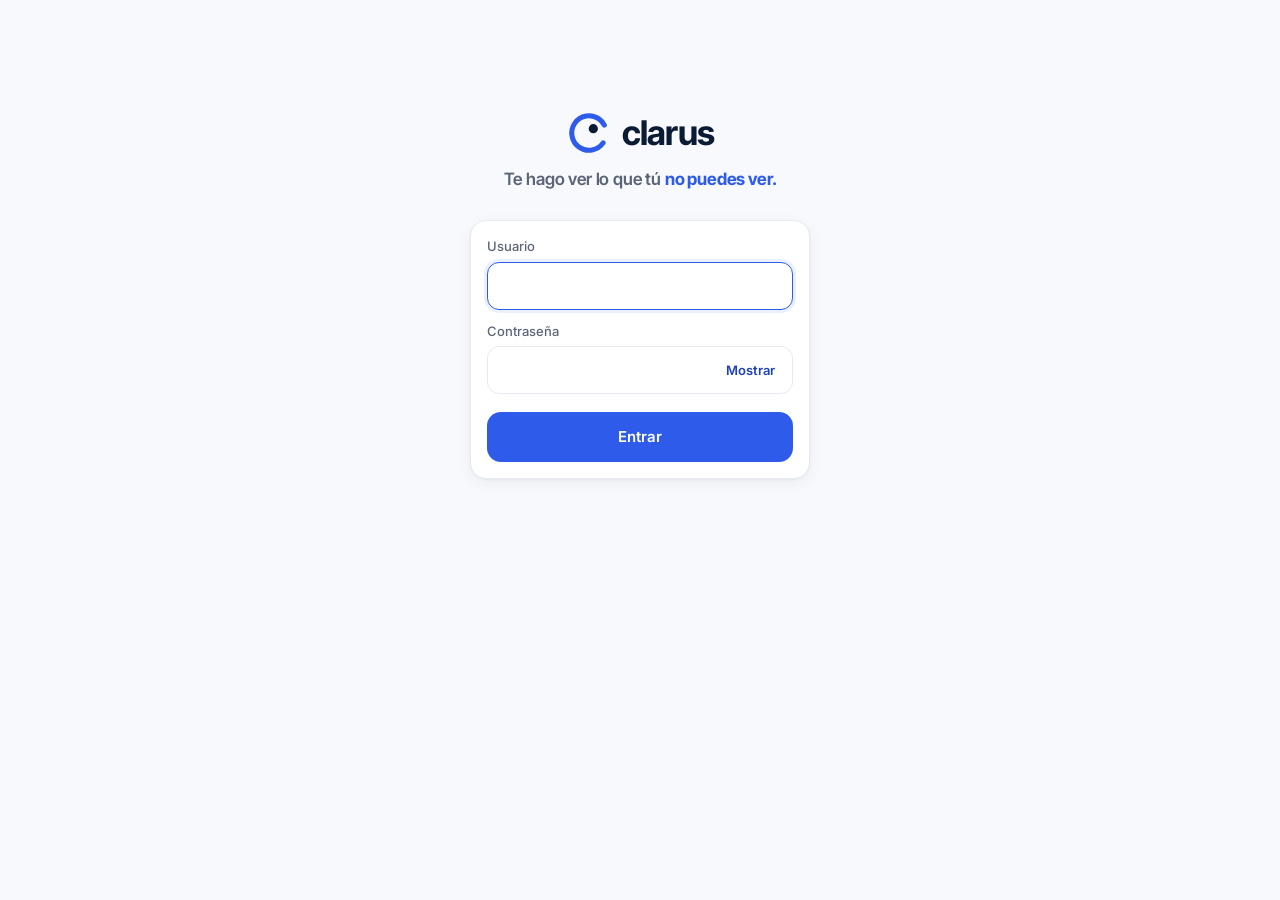
==== app/index.html @ 255fd73e "v0.7.0: mensajería (comunicados programados, Entendido, recordatorios y notificaciones push) y modal" ====
<!DOCTYPE html>
<html lang="es">
<head>
  <meta charset="utf-8">
  <meta name="viewport" content="width=device-width, initial-scale=1, viewport-fit=cover">
  <meta name="theme-color" content="#ffffff">
  <meta name="color-scheme" content="only light">
  <meta name="supported-color-schemes" content="light">
  <title>Clarus</title>
  <link rel="manifest" href="manifest.json">
  <link rel="icon" href="icons/icon-192.png">
  <link rel="apple-touch-icon" href="icons/icon-192.png">
  <link rel="preconnect" href="https://fonts.googleapis.com">
  <link rel="stylesheet" href="https://fonts.googleapis.com/css2?family=Inter:wght@400;500;600;700&family=Inter+Tight:wght@600;700&display=swap">
  <link rel="stylesheet" href="styles.css">
</head>
<body>
  <div id="app"></div>
  <div id="toast" class="toast" hidden></div>
  <script src="vendor/supabase.js"></script>
  <script src="vendor/jspdf.js"></script>
  <script src="config.js"></script>
  <script src="js/util.js"></script>
  <script src="js/db.js"></script>
  <script src="js/camara.js"></script>
  <script src="js/escaner.js"></script>
  <script src="js/vendedor.js"></script>
  <script src="js/gestion.js"></script>
  <script src="js/resumen.js"></script>
  <script src="js/config.js"></script>
  <script src="js/catalogos.js"></script>
  <script src="js/mensajes.js"></script>
  <script src="js/app.js"></script>
</body>
</html>
---- app/styles.css ----
:root{
  --azul:#2F5BEA; --azul-osc:#1E40B8; --azul-cl:#EAF0FE; --azul-med:#C7D5FB; --noche:#0B1B33; --noche2:#22335A;
  --menta:#E5F4EC; --menta-t:#0E7A4F;
  --durazno:#FFF7ED; --durazno-t:#8A520C;
  --rosa:#FDECEC; --rosa-t:#B42318;
  --lila:#F1EDFB; --lila-t:#5B3FA8;
  --tinta:#0B1B33; --gris:#5B6577; --gris-cl:#8C95A3; --borde:#E6EAF0; --fondo:#F7F9FC; --blanco:#fff;
  --r:16px; --sombra:0 1px 2px rgba(20,30,50,.05),0 4px 16px rgba(20,30,50,.05);
  --font:"Inter",-apple-system,"Segoe UI",Roboto,sans-serif;
  --font-t:"Inter Tight","Inter",-apple-system,"Segoe UI",Roboto,sans-serif;
  color-scheme: only light;
}
html{color-scheme:only light}
*{box-sizing:border-box;-webkit-tap-highlight-color:transparent}
html,body{margin:0;background:var(--fondo);color:var(--tinta);font-family:var(--font);font-size:15px;line-height:1.45}
button,input,select,textarea{font:inherit;color:inherit}
h1,h2,h3{margin:0;font-family:var(--font-t);font-weight:700;letter-spacing:-.02em}
h1{font-size:26px;letter-spacing:-.03em;line-height:1.15} h2{font-size:18px} h3{font-size:15px}
.muted{color:var(--gris)} .small{font-size:13px} .tiny{font-size:12px}
.hide{display:none!important}

/* Layout */
.shell{min-height:100vh;display:flex}
.side{display:none}
.main{flex:1;min-width:0;padding:16px 16px 96px;max-width:1100px;margin:0 auto;width:100%}
.top{display:flex;align-items:center;justify-content:space-between;gap:12px;margin:4px 0 16px}
.brand{display:flex;align-items:center;gap:10px;font-family:var(--font-t);font-weight:700;font-size:21px;letter-spacing:-.025em;color:var(--noche)}
.brand svg{flex:none}
.nav{position:fixed;left:0;right:0;bottom:0;background:#fff;border-top:1px solid var(--borde);display:flex;justify-content:space-around;padding:6px 4px calc(6px + env(safe-area-inset-bottom));z-index:20}
.nav a{flex:1;min-width:0;text-align:center;text-decoration:none;color:var(--gris-cl);font-size:10.5px;white-space:nowrap;overflow:hidden;text-overflow:ellipsis;font-weight:500;padding:4px 0;border-radius:10px}
.nav a .ic{display:flex;justify-content:center;height:24px;margin-bottom:2px}
.nav a.on{color:var(--azul);font-weight:600}
.badge{display:inline-block;min-width:18px;padding:0 5px;border-radius:9px;background:var(--rosa-t);color:#fff;font-size:11px;line-height:18px;text-align:center;margin-left:4px}

@media (min-width:900px){
  .side{display:flex;flex-direction:column;gap:4px;width:232px;padding:20px 14px;background:#fff;border-right:1px solid var(--borde);position:sticky;top:0;height:100vh}
  .side a{display:flex;align-items:center;gap:10px;padding:10px 12px;border-radius:10px;color:var(--gris);text-decoration:none;font-weight:500}
  .side a.on{background:var(--azul-cl);color:var(--azul-osc);font-weight:600}
  .side .brand{margin:0 6px 18px}
  .nav{display:none}
  .main{padding:28px 32px 40px}
  .grid2{display:grid;grid-template-columns:1fr 1fr;gap:16px}
}

/* Cards & lists */
.card{background:#fff;border:1px solid var(--borde);border-radius:var(--r);padding:16px;box-shadow:var(--sombra);margin-bottom:12px}
.card.flat{box-shadow:none}
.list{display:flex;flex-direction:column;gap:10px}
.item{display:flex;align-items:center;gap:12px;background:#fff;border:1px solid var(--borde);border-radius:var(--r);padding:14px;text-decoration:none;color:inherit;cursor:pointer}
.item:active{background:var(--fondo)}
.item .grow{flex:1;min-width:0}
.item .t{font-weight:600;white-space:nowrap;overflow:hidden;text-overflow:ellipsis}
.ava{width:40px;height:40px;border-radius:12px;display:grid;place-items:center;font-weight:600;flex:none;background:var(--azul-cl);color:var(--azul-osc)}
.pill{display:inline-flex;align-items:center;gap:4px;padding:3px 10px;border-radius:99px;font-size:12px;font-weight:600;white-space:nowrap}
.p-azul{background:var(--azul-cl);color:var(--azul-osc)} .p-menta{background:var(--menta);color:var(--menta-t)}
.p-durazno{background:var(--durazno);color:var(--durazno-t)} .p-rosa{background:var(--rosa);color:var(--rosa-t)}
.p-lila{background:var(--lila);color:var(--lila-t)} .p-gris{background:#EEF1F5;color:var(--gris)}

.kpis{display:grid;grid-template-columns:repeat(2,1fr);gap:10px;margin-bottom:14px}
@media (min-width:700px){.kpis{grid-template-columns:repeat(4,1fr)}}
.kpi{background:#fff;border:1px solid var(--borde);border-radius:var(--r);padding:14px}
.kpi .v{font-family:var(--font-t);font-size:28px;font-weight:700;letter-spacing:-.03em}
.kpi .l{font-size:12px;color:var(--gris)}

/* Buttons & forms */
.btn{display:inline-flex;align-items:center;justify-content:center;gap:8px;border:0;border-radius:14px;padding:14px 20px;font-weight:600;cursor:pointer;background:var(--azul);color:#fff;text-decoration:none}
.btn:disabled{opacity:.5}
.btn.block{width:100%}
.btn.sec{background:var(--azul-cl);color:var(--azul-osc)}
.btn.ghost{background:transparent;color:var(--azul-osc);border:1px solid var(--azul-med)}
.btn.ok{background:#0E7A4F} .btn.peligro{background:#fff;color:var(--rosa-t);border:1px solid #F3C4C0}
.btn.sm{padding:8px 12px;font-size:13px;border-radius:10px}
.row{display:flex;gap:10px;align-items:center}
.row.wrap{flex-wrap:wrap}
.sp{flex:1}
label.f{display:block;font-size:13px;font-weight:500;color:var(--gris);margin:12px 0 6px}
.in{width:100%;padding:12px 14px;border:1px solid var(--borde);border-radius:12px;background:#fff;outline:none}
.in:focus{border-color:var(--azul);box-shadow:0 0 0 3px var(--azul-cl)}
textarea.in{min-height:80px;resize:vertical}

/* Visit stepper */
.steps{display:flex;gap:6px;overflow-x:auto;padding-bottom:4px;margin-bottom:14px;scrollbar-width:none}
.steps::-webkit-scrollbar{display:none}
.step{flex:none;padding:8px 12px;border-radius:99px;background:#fff;border:1px solid var(--borde);font-size:13px;font-weight:500;color:var(--gris);cursor:pointer}
.step.on{background:var(--azul);border-color:var(--azul);color:#fff}
.step.ok{background:var(--menta);border-color:#CDEBDC;color:var(--menta-t)}

.check{display:flex;align-items:center;gap:12px;padding:14px;border:1px solid var(--borde);border-radius:12px;background:#fff;cursor:pointer;user-select:none}
.check .box{width:24px;height:24px;border-radius:8px;border:2px solid var(--azul-med);display:grid;place-items:center;flex:none;color:#fff;font-size:14px}
.check.on .box{background:var(--azul);border-color:var(--azul)}

/* Inventory */
.inv{border:1px solid var(--borde);border-radius:12px;padding:12px 14px;background:#fff}
.inv .nm{font-weight:600}
.inv .cols{display:grid;grid-template-columns:minmax(0,1fr) minmax(0,1fr);gap:10px;margin-top:10px}
.stepper{display:flex;align-items:center;border:1px solid var(--borde);border-radius:12px;overflow:hidden}
.stepper button{width:44px;height:44px;border:0;background:var(--azul-cl);color:var(--azul-osc);font-size:20px;font-weight:600}
.stepper input{flex:1;min-width:0;width:100%;border:0;text-align:center;font-weight:600;font-size:17px;height:44px;outline:none}
.kg{margin-top:8px;font-size:13px;color:var(--gris)}
.kg b{color:var(--tinta)}

/* Photos */
.thumbs{display:grid;grid-template-columns:repeat(3,1fr);gap:8px}
@media (min-width:700px){.thumbs{grid-template-columns:repeat(6,1fr)}}
.thumbs img{width:100%;aspect-ratio:1;object-fit:cover;border-radius:10px;background:var(--fondo)}

/* Full-screen camera / scanner */
.full{position:fixed;inset:0;background:#000;z-index:50;display:flex;flex-direction:column}
.full video,.full canvas.view{flex:1;width:100%;min-height:0;object-fit:contain;background:#000}
.full .bar{display:flex;align-items:center;justify-content:space-between;gap:12px;padding:16px 20px calc(16px + env(safe-area-inset-bottom));background:#000;color:#fff}
.full .head{display:flex;align-items:center;justify-content:space-between;padding:calc(12px + env(safe-area-inset-top)) 16px 12px;color:#fff;background:#000}
.shutter{width:72px;height:72px;border-radius:50%;border:4px solid #fff;background:rgba(255,255,255,.25)}
.shutter:active{background:#fff}
.full .txtbtn{background:none;border:0;color:#fff;font-weight:600;padding:10px}
.cropwrap{flex:1;position:relative;min-height:0;display:flex;align-items:center;justify-content:center;background:#111;touch-action:none}
.cropwrap canvas{max-width:100%;max-height:100%}
.cropwrap svg{position:absolute;inset:0;width:100%;height:100%;pointer-events:none}
.handle{position:absolute;width:34px;height:34px;margin:-17px 0 0 -17px;border-radius:50%;border:3px solid #fff;background:rgba(47,91,234,.55);touch-action:none}
.pages{display:flex;gap:8px;overflow-x:auto;padding:10px 16px;background:#000}
.pages img{height:72px;border-radius:6px;border:2px solid #333}

/* Toast & modal */
.toast{position:fixed;left:50%;bottom:90px;transform:translateX(-50%);background:var(--tinta);color:#fff;padding:12px 18px;border-radius:12px;font-size:14px;z-index:99;max-width:90vw;box-shadow:0 8px 24px rgba(0,0,0,.2)}
.modal{position:fixed;inset:0;background:rgba(20,30,50,.35);z-index:40;display:flex;align-items:flex-end;justify-content:center}
.modal .sheet{background:#fff;width:100%;max-width:520px;border-radius:20px 20px 0 0;padding:20px 18px calc(20px + env(safe-area-inset-bottom));max-height:90vh;overflow:auto}
@media (min-width:700px){.modal{align-items:center}.modal .sheet{border-radius:20px}}

.empty{text-align:center;padding:36px 16px;color:var(--gris)}
.empty .ic{display:flex;justify-content:center;margin-bottom:10px;color:var(--azul)}
.sync{font-size:12px;padding:4px 10px;border-radius:99px}
.login{max-width:380px;margin:12vh auto 0;padding:0 20px}
.login .brand{font-size:34px;justify-content:center;margin-bottom:10px}
.login .lema{text-align:center;margin:0 0 28px;font-family:var(--font-t);font-size:17px;font-weight:600;letter-spacing:-.01em;color:var(--gris)}
.login .lema b{color:var(--azul)}
table.t{width:100%;border-collapse:collapse;font-size:14px}
table.t th{text-align:left;font-weight:500;color:var(--gris);font-size:12px;padding:8px 10px;border-bottom:1px solid var(--borde)}
table.t td{padding:10px;border-bottom:1px solid var(--borde)}
.scroll-x{overflow-x:auto}

.side a .ic{display:flex}
.btn svg{flex:none}
.ava svg{display:block}

.solo-escritorio{display:none}
@media (min-width:760px){.solo-escritorio{display:block}.solo-movil{display:none}}

/* Lente: barra de avance y tarjeta principal en azul tinta */
.barra{height:6px;border-radius:3px;background:#EEF1F5;overflow:hidden;margin-top:6px}
.barra i{display:block;height:100%;border-radius:3px;background:var(--azul)}
.barra i.ok{background:var(--menta-t)}
.card.hero{background:var(--noche);border-color:var(--noche);color:#fff;border-radius:20px;padding:20px}
.hero .muted{color:#B7C3D9}
.hero h2{font-size:34px;letter-spacing:-.04em;line-height:1.1}
.hero h2 .muted{font-family:var(--font);letter-spacing:0}
.hero .barra{height:8px;border-radius:4px;background:var(--noche2);margin-top:12px}
.hero .barra i.ok{background:#5FD39B}
.hero .pill.p-azul{background:#22335A;color:#C7D5FB}
.hero .pill.p-menta{background:#123E33;color:#8BE3B8}
.hero .pill.p-durazno{background:#4A3416;color:#FFD39A}
.hero .pill.p-rosa{background:#4A1E24;color:#FFB4AE}
.hero .pill.p-gris{background:#22335A;color:#B7C3D9}
.hero .lbl{font-size:12px;letter-spacing:.06em;text-transform:uppercase}

/* Configuración */
.grid2c{display:grid;grid-template-columns:minmax(0,1fr) minmax(0,1fr);gap:0 10px}
.dias{display:flex;gap:6px;margin-top:10px;flex-wrap:wrap}
.dia{width:40px;height:40px;border-radius:12px;border:1px solid var(--borde);background:#fff;color:var(--gris);font-weight:600;cursor:pointer}
.dia.on{background:var(--azul);border-color:var(--azul);color:#fff}
table.perm td{vertical-align:middle}
table.perm td:not(:first-child),table.perm th:not(:first-child){text-align:center;width:110px}
.sw{position:relative;display:inline-block;width:46px;height:28px;cursor:pointer}
.sw input{position:absolute;opacity:0;width:100%;height:100%;margin:0;cursor:pointer}
.sw span{position:absolute;inset:0;border-radius:14px;background:#D5DBE5;transition:background .15s;pointer-events:none}
.sw span::after{content:"";position:absolute;top:3px;left:3px;width:22px;height:22px;border-radius:50%;background:#fff;box-shadow:0 1px 3px rgba(0,0,0,.2);transition:transform .15s}
.sw input:checked+span{background:var(--azul)}
.sw input:checked+span::after{transform:translateX(18px)}
.sw input:focus-visible+span{box-shadow:0 0 0 3px var(--azul-med)}

/* Lema de la marca */
.barra-marca{display:flex;align-items:center;justify-content:space-between;gap:12px;padding:calc(10px + env(safe-area-inset-top)) 16px 10px;background:#fff;border-bottom:1px solid var(--borde);position:sticky;top:0;z-index:15}
.barra-marca .brand{font-size:18px;gap:8px}
.lema-c{font-family:var(--font-t);font-size:12.5px;font-weight:600;color:var(--gris);text-align:right;line-height:1.25;letter-spacing:-.01em}
.lema-c b,.lema-side b,.pie-marca b{color:var(--azul);font-weight:700}
.lema-side{margin:-10px 6px 20px;font-family:var(--font-t);font-size:13px;font-weight:600;line-height:1.35;color:var(--gris);letter-spacing:-.01em}
.pie-marca{display:flex;flex-direction:column;align-items:center;gap:6px;margin:28px 0 8px;text-align:center}
.pie-marca p{margin:0;font-family:var(--font-t);font-size:16px;font-weight:600;color:var(--noche);letter-spacing:-.01em}
@media (min-width:900px){.barra-marca{display:none}}

.sec-t{margin:22px 0 10px;font-size:15px}
.kpi.alerta{border-color:#F3C4C0;background:var(--rosa)}
.kpi.alerta .v{color:var(--rosa-t)}
.grid2>.card{min-width:0}
.agot{display:inline-flex;align-items:center;gap:6px;padding:7px 12px;border-radius:99px;border:1px solid var(--borde);background:#fff;font-size:13px;font-weight:600;color:var(--gris);cursor:pointer}
.agot.on{background:var(--rosa);border-color:#F3C4C0;color:var(--rosa-t)}
.inv.agotado .stepper{opacity:.4;pointer-events:none}

.mapa-grid{display:grid;grid-template-columns:1fr;gap:12px}
.mapa-lista{max-height:320px;overflow:auto;margin:0}
.mapa-mapa{margin:0;height:420px}
@media (min-width:900px){.mapa-grid{grid-template-columns:340px 1fr;height:calc(100vh - 230px);min-height:480px}.mapa-lista{max-height:none;height:100%}.mapa-mapa{height:100%}}
.mrow{display:flex;gap:10px;align-items:center;padding:8px 4px;border-top:1px solid var(--borde);cursor:pointer}
.mrow:hover{background:var(--fondo)}
.dot{display:inline-block;width:10px;height:10px;border-radius:50%;flex:none}
.leaflet-container{font-family:var(--font)}

.num{display:inline-grid;place-items:center;width:22px;height:22px;border-radius:50%;color:#fff;font-size:11px;font-weight:700;flex:none;border:2px solid #fff;box-shadow:0 1px 3px rgba(0,0,0,.25)}
.ic{position:relative}
.badge-ic{position:absolute;top:-4px;right:calc(50% - 20px);min-width:17px;height:17px;padding:0 4px;border-radius:9px;background:#E5484D;color:#fff;font-size:10.5px;font-weight:700;line-height:17px;text-align:center;box-shadow:0 0 0 2px #fff}
.side a .badge-ic{right:auto;left:14px;top:-6px}
.msg-cuerpo{white-space:pre-wrap;line-height:1.55;font-size:15px}
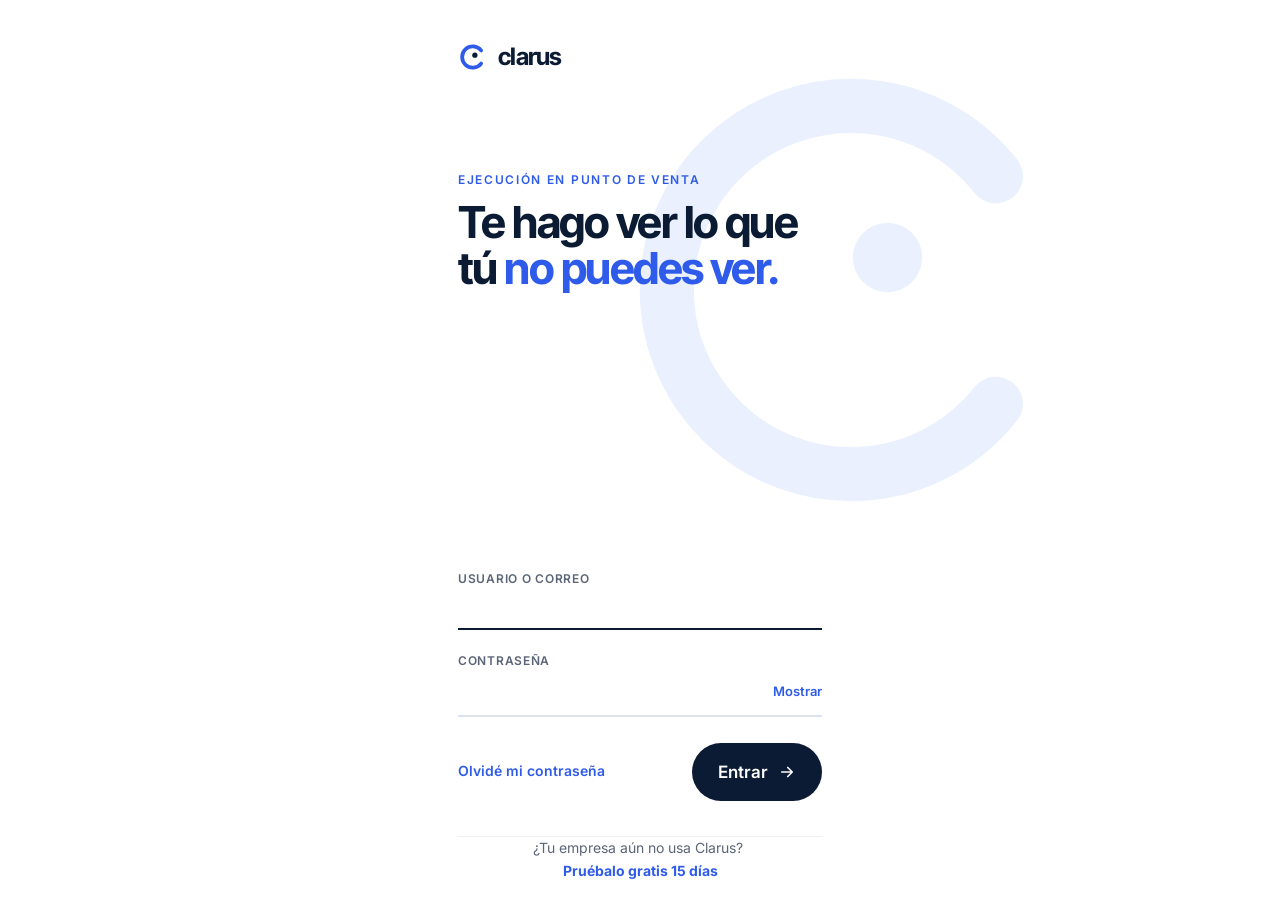
==== commit 90dab6e1: "v0.14.18: auditoría de espacio por tienda (participación en la categoría), otra categoría y reporte " ====
--- a/app/index.html
+++ b/app/index.html
@@ -29,7 +29,11 @@
   <script src="js/resumen.js"></script>
   <script src="js/config.js"></script>
   <script src="js/catalogos.js"></script>
+  <script src="js/planograma.js"></script>
+  <script src="js/auditoria.js"></script>
+  <script src="js/picking.js"></script>
   <script src="js/mensajes.js"></script>
+  <script src="js/soporte.js"></script>
   <script src="js/app.js"></script>
 </body>
 </html>
--- a/app/styles.css
+++ b/app/styles.css
@@ -26,10 +26,12 @@
 .top{display:flex;align-items:center;justify-content:space-between;gap:12px;margin:4px 0 16px}
 .brand{display:flex;align-items:center;gap:10px;font-family:var(--font-t);font-weight:700;font-size:21px;letter-spacing:-.025em;color:var(--noche)}
 .brand svg{flex:none}
-.nav{position:fixed;left:0;right:0;bottom:0;background:#fff;border-top:1px solid var(--borde);display:flex;justify-content:space-around;padding:6px 4px calc(6px + env(safe-area-inset-bottom));z-index:20}
-.nav a{flex:1;min-width:0;text-align:center;text-decoration:none;color:var(--gris-cl);font-size:10.5px;white-space:nowrap;overflow:hidden;text-overflow:ellipsis;font-weight:500;padding:4px 0;border-radius:10px}
-.nav a .ic{display:flex;justify-content:center;height:24px;margin-bottom:2px}
-.nav a.on{color:var(--azul);font-weight:600}
+.nav{position:fixed;left:0;right:0;bottom:0;background:#fff;border-top:1px solid var(--borde);display:flex;justify-content:center;gap:6px;padding:8px 10px calc(8px + env(safe-area-inset-bottom));z-index:20}
+.nav a{flex:1 1 0;min-width:0;max-width:96px;text-align:center;text-decoration:none;color:var(--gris-cl);font-size:12.5px;letter-spacing:-.1px;text-overflow:clip;white-space:nowrap;overflow:hidden;text-overflow:ellipsis;font-weight:500;padding:4px 0;border-radius:10px}
+.nav a .ic{display:flex;justify-content:center;height:28px;margin-bottom:3px;position:relative}
+.nav a .ic svg{width:27px;height:27px}
+.nav a{padding:7px 0 6px;overflow:visible}
+.nav a.on{color:var(--azul);font-weight:500;background:var(--azul-cl)}
 .badge{display:inline-block;min-width:18px;padding:0 5px;border-radius:9px;background:var(--rosa-t);color:#fff;font-size:11px;line-height:18px;text-align:center;margin-left:4px}
 
 @media (min-width:900px){
@@ -128,7 +130,37 @@
 .empty{text-align:center;padding:36px 16px;color:var(--gris)}
 .empty .ic{display:flex;justify-content:center;margin-bottom:10px;color:var(--azul)}
 .sync{font-size:12px;padding:4px 10px;border-radius:99px}
-.login{max-width:380px;margin:12vh auto 0;padding:0 20px}
+body.en-login{overflow:hidden;overscroll-behavior:none}
+.foco{position:fixed;inset:0;background:#fff;overflow:hidden;display:flex;justify-content:center}
+.foco-agua{position:absolute;left:calc(50% - 45px);top:30px;pointer-events:none}
+.foco-in{position:relative;width:100%;max-width:420px;height:100%;box-sizing:border-box;display:flex;flex-direction:column;padding:max(40px,calc(env(safe-area-inset-top) + 28px)) 28px calc(18px + env(safe-area-inset-bottom))}
+.foco-marca{display:flex;align-items:center;gap:10px;font-family:var(--font-t);font-weight:700;font-size:24px;letter-spacing:-.03em;color:#0B1B33}
+.foco-lema{margin-top:clamp(28px,11vh,96px);display:flex;flex-direction:column;gap:12px}
+.foco-eti{font-size:12px;font-weight:600;letter-spacing:.14em;text-transform:uppercase;color:var(--azul)}
+.foco-lema h1{margin:0;font-family:var(--font-t);font-weight:700;font-size:clamp(32px,10.4vw,44px);line-height:1.04;letter-spacing:-.035em;color:#0B1B33}
+.foco-lema h1 b{color:var(--azul);font-weight:700}
+.foco-form{margin-top:auto;display:flex;flex-direction:column;gap:clamp(14px,2.6vh,22px)}
+.foco-campo{display:flex;flex-direction:column;gap:4px;border-bottom:2px solid #DDE3EE;padding-bottom:6px;transition:border-color .15s}
+.foco-campo:focus-within{border-color:#0B1B33}
+.foco-campo label{font-size:12px;font-weight:600;letter-spacing:.06em;text-transform:uppercase;color:#5B6577}
+.foco-campo input{border:0;padding:4px 0;font:500 19px var(--font);color:#0B1B33;background:transparent;outline:none;width:100%;min-width:0}
+.foco-pw{display:flex;align-items:center;gap:8px}
+.foco-pw button{border:0;background:none;color:var(--azul);font-weight:600;font-size:13px;padding:8px 0 8px 8px;cursor:pointer}
+.foco-error{margin:-4px 0 0;font-size:13.5px;color:var(--rosa-t)}
+.foco-acc{display:flex;align-items:center;gap:14px;margin-top:4px}
+.foco-acc a{flex:1;font-size:14px;font-weight:600;color:var(--azul);text-decoration:none}
+.foco-entrar{height:58px;padding:0 26px;border:0;border-radius:30px;background:#0B1B33;color:#fff;font:600 17px var(--font);display:flex;align-items:center;gap:10px;cursor:pointer}
+.foco-entrar:hover{background:#16294A}.foco-entrar:disabled{opacity:.7}
+.foco-demo{margin-top:clamp(4px,1.5vh,14px);min-height:46px;border-top:1px solid #EDF0F5;display:flex;align-items:center;justify-content:center;flex-wrap:wrap;font-size:14px;color:#5B6577;text-decoration:none}
+.foco-demo b{color:var(--azul)}
+@media (max-height:640px){.foco-agua{display:none}.foco-lema{margin-top:20px}.foco-lema h1{font-size:30px}}
+.login-ok{text-align:center;padding:8px 4px}
+.login-ok>svg{color:var(--azul);margin:6px auto 4px;display:block}
+.login-ok .btn{margin-top:14px}
+.demo-cab{display:flex;gap:12px;align-items:center;margin-bottom:6px}
+.demo-lista{margin:10px 0 4px;padding:0;list-style:none;display:grid;gap:6px}
+.demo-lista li{font-size:13.5px;color:var(--gris);padding-left:22px;position:relative}
+.demo-lista li::before{content:"";position:absolute;left:4px;top:5px;width:9px;height:9px;border-radius:50%;border:2.5px solid var(--azul);border-right-color:transparent}
 .login .brand{font-size:34px;justify-content:center;margin-bottom:10px}
 .login .lema{text-align:center;margin:0 0 28px;font-family:var(--font-t);font-size:17px;font-weight:600;letter-spacing:-.01em;color:var(--gris)}
 .login .lema b{color:var(--azul)}
@@ -208,3 +240,243 @@
 .badge-ic{position:absolute;top:-4px;right:calc(50% - 20px);min-width:17px;height:17px;padding:0 4px;border-radius:9px;background:#E5484D;color:#fff;font-size:10.5px;font-weight:700;line-height:17px;text-align:center;box-shadow:0 0 0 2px #fff}
 .side a .badge-ic{right:auto;left:14px;top:-6px}
 .msg-cuerpo{white-space:pre-wrap;line-height:1.55;font-size:15px}
+.fab-sop{position:fixed;right:16px;bottom:calc(78px + env(safe-area-inset-bottom));width:52px;height:52px;border-radius:50%;background:#fff;color:var(--azul);display:grid;place-items:center;box-shadow:0 4px 16px rgba(20,40,90,.18),0 0 0 1px var(--borde);z-index:25;text-decoration:none}
+.fab-sop[hidden]{display:none}
+.fab-sop:active{transform:scale(.95)}
+.fab-n{position:absolute;top:-3px;right:-3px;min-width:19px;height:19px;padding:0 5px;border-radius:10px;background:#E5484D;color:#fff;font-size:11px;font-weight:700;line-height:19px;text-align:center;box-shadow:0 0 0 2px #fff}
+@media (min-width:900px){.fab-sop{bottom:24px;right:24px;width:56px;height:56px}}
+.dot-n{width:10px;height:10px;border-radius:50%;background:#E5484D;flex:none}
+.chat{display:flex;flex-direction:column;gap:8px;padding:6px 0 12px}
+.burb{max-width:82%;align-self:flex-start;background:#fff;border:1px solid var(--borde);border-radius:16px 16px 16px 4px;padding:9px 12px}
+.burb.mia{align-self:flex-end;background:var(--azul);color:#fff;border-color:var(--azul);border-radius:16px 16px 4px 16px}
+.burb-h{opacity:.6;margin-top:4px;text-align:right}
+.burb-img{display:block;max-width:220px;max-height:260px;border-radius:10px;margin-top:6px}
+.chat-in{position:sticky;bottom:calc(64px + env(safe-area-inset-bottom));display:flex;gap:8px;align-items:flex-end;background:var(--fondo);padding:8px 0}
+.chat-in textarea{resize:none;min-height:44px}
+@media (min-width:900px){.chat-in{bottom:0}}
+.fab-sop svg{display:block}
+.burb.auto{background:var(--azul-cl);border-color:var(--azul-med)}
+.asis{border-collapse:separate;border-spacing:3px;font-size:12px}
+.asis th{font-weight:600;text-align:center;min-width:22px;color:var(--tinta)}
+.asis th.hoyc{color:var(--azul)}
+.asis td{text-align:center;padding:0}
+.asis .asi-n{text-align:left;white-space:nowrap;padding-right:10px;font-weight:500;position:sticky;left:0;background:#fff;z-index:1}
+.asis .asi-t{padding-left:8px;min-width:40px}
+.asi{display:inline-block;width:18px;height:18px;border-radius:5px;vertical-align:middle}
+.asi.ok{background:var(--azul)}
+.asi.falta{background:#E5484D}
+.asi.libre{background:#EEF1F5}
+.asi.hoy{border:2px solid var(--azul);background:#fff;box-sizing:border-box}
+.asi.fut{border:1px dashed #D3D9E2;background:#fff;box-sizing:border-box}
+
+.pag-i[hidden]{display:none}
+
+/* Menú lateral ocultable */
+.side .brand{display:flex;align-items:center;gap:8px}
+.side-tog{margin-left:auto;display:grid;place-items:center;width:26px;height:26px;border:0;border-radius:8px;background:none;color:var(--gris-cl);cursor:pointer;padding:0}
+.side-tog:hover{background:var(--azul-cl);color:var(--azul-osc)}
+.side-msg{margin:auto auto 6px !important;width:56px;height:56px;border-radius:50% !important;padding:0 !important;display:grid !important;place-items:center;background:var(--azul) !important;color:#fff !important;box-shadow:0 4px 14px rgba(47,91,234,.35);justify-content:center}
+.side-msg:hover{background:#1E40B8 !important}
+.side-msg .ic{position:relative}
+.side-msg .badge-ic{left:auto !important;right:-12px !important;top:-10px !important}
+@media (min-width:900px){
+  body.side-min .side{width:68px;padding:20px 10px}
+  body.side-min .side .lbl, body.side-min .lema-side{display:none}
+  body.side-min .side a{justify-content:center;padding:10px 0}
+  body.side-min .side .brand{margin:0 0 18px;flex-direction:column;gap:10px}
+  body.side-min .side-tog{margin:0}
+  body.side-min .side-tog svg{transform:rotate(180deg)}
+  body.side-min .main{max-width:1500px}
+  body.side-min .side a .badge-ic{left:auto;right:6px}
+  body.side-min .side-msg{width:46px;height:46px}
+}
+
+/* Alertas de inventario en una línea */
+.al-fila{display:grid;grid-template-columns:minmax(220px,1.3fr) 2fr auto;gap:12px;align-items:center;padding:7px 0;border-top:1px solid var(--borde)}
+.al-t{display:flex;flex-direction:column;min-width:0}
+.al-t b{white-space:nowrap;overflow:hidden;text-overflow:ellipsis}
+.al-p{display:flex;flex-wrap:wrap;gap:6px;align-items:center}
+.al-b{display:inline-flex;align-items:center;gap:5px;white-space:nowrap;color:#fff}
+@media (max-width:700px){.al-fila{grid-template-columns:1fr auto}.al-p{grid-column:1/-1;order:3}}
+/* Logo de la empresa cliente */
+.logo-cliente{display:none}
+@media (min-width:900px){.logo-cliente{display:block;height:54px;width:auto;margin-left:auto;align-self:center;flex:none}}
+
+/* ---------- Planogramas ---------- */
+.pl-grid{display:grid;grid-template-columns:repeat(auto-fill,minmax(300px,1fr));gap:14px}
+.pl-card{text-decoration:none;color:inherit;display:flex;flex-direction:column;gap:10px}
+.pl-mini{max-width:100%;overflow:hidden}
+.pl-mini .pl-mueble{transform-origin:top left}
+/* Muebles del planograma (v0.14.14): vista de frente, blancos y pulidos, uno por tipo */
+.pl-mueble{position:relative;user-select:none;touch-action:none;--metal:#C9D2DF;--metal2:#AEB9C9}
+.pl-caja{position:relative;background:#fff;border:2px solid var(--metal);border-radius:10px;padding:7px 7px 5px;box-shadow:inset 0 0 0 3px #F3F6FA}
+.pl-interior{position:relative;display:flex;flex-direction:column;gap:3px;background:linear-gradient(180deg,#F5F8FC,#EDF1F6);border-radius:6px;padding:4px 4px 3px}
+.pl-nivel{display:flex;gap:4px;align-items:flex-end;padding:6px 4px 3px 22px;position:relative;min-height:46px;border-bottom:4px solid var(--metal2);border-radius:0 0 2px 2px}
+.pl-nivel.ojos{background:rgba(47,91,234,.07)}
+.pl-num{position:absolute;left:3px;top:50%;transform:translateY(-50%);width:16px;height:16px;border-radius:50%;display:grid;place-items:center;font-size:10px;font-weight:700;color:#8C95A3}
+.pl-nivel.ojos .pl-num{background:var(--azul);color:#fff}
+.pl-celda{flex:1;min-width:20px;height:38px;border-radius:5px;border:1.5px dashed #C3CDDB;background:rgba(255,255,255,.85);display:flex;flex-direction:column;align-items:center;justify-content:center;font-size:9.5px;font-weight:700;color:#fff;position:relative;line-height:1.1;text-align:center;overflow:hidden}
+.pl-celda[data-n]{cursor:pointer}
+.pl-celda[data-n]:hover{outline:2px solid var(--azul)}
+.pl-celda.llena{border-style:solid;box-shadow:inset 0 -5px 0 rgba(0,0,0,.15),inset 0 2px 0 rgba(255,255,255,.3)}
+.pl-celda i{font-style:normal;font-size:9px;opacity:.85}
+.pl-bandeja .pl-nivel{min-height:36px}.pl-bandeja .pl-celda{height:26px;border-radius:4px}
+/* techo con luz (neveras) */
+.pl-techo{height:18px;background:#F3F6FA;border:2px solid var(--metal);border-bottom:0;border-radius:12px 12px 0 0;display:flex;align-items:flex-end;justify-content:center;padding-bottom:3px}
+.pl-techo i{display:block;width:78%;height:3px;border-radius:2px;background:#FFE3A1;box-shadow:0 2px 7px rgba(255,196,80,.75)}
+.pl-nevera .pl-caja,.pl-puertas .pl-caja{border-radius:0 0 10px 10px;border-left-width:7px;border-right-width:7px}
+.pl-nevera .pl-interior{padding-bottom:12px}
+.pl-nevera .pl-interior::after{content:"";position:absolute;left:4px;right:4px;bottom:3px;height:5px;border-radius:2px;background:repeating-linear-gradient(90deg,#9AA6B8 0 2px,transparent 2px 5px)}
+/* puertas de vidrio */
+.pl-hojas{position:absolute;inset:0 2px 0 24px;display:flex;gap:3px;pointer-events:none}
+.pl-hojas i{flex:1;position:relative;border:3px solid #D5DCE6;border-radius:4px;background:linear-gradient(115deg,transparent 42%,rgba(255,255,255,.35) 50%,transparent 58%)}
+.pl-hojas i::after{content:"";position:absolute;right:-3px;top:34%;width:4px;height:22%;border-radius:2px;background:var(--metal2)}
+/* vitrina deli curva y vitrina recta */
+.pl-deli .pl-caja{border-radius:44px 44px 8px 8px;padding-top:24px;background:linear-gradient(180deg,#E8F1FB,#fff 45%)}
+.pl-deli .pl-caja::before{content:"";position:absolute;left:18px;right:18px;top:7px;height:9px;border-radius:12px 12px 0 0;border:2px solid #CFE0F3;border-bottom:0}
+.pl-vitrina .pl-caja{border-radius:4px 4px 8px 8px;padding-top:14px;background:linear-gradient(180deg,#E8F1FB,#fff 35%)}
+.pl-vitrina .pl-caja::before{content:"";position:absolute;inset:6px 6px auto;height:4px;border-radius:2px;background:#DCE8F6}
+.pl-deli .pl-interior,.pl-vitrina .pl-interior{background:transparent}
+.pl-deli .pl-zocalo,.pl-vitrina .pl-zocalo{height:22px;background:linear-gradient(90deg,#EEF2F7 55%,transparent 55%),repeating-linear-gradient(90deg,#9AA6B8 0 2px,#EEF2F7 2px 6px)}
+/* congelador horizontal con tapa corrediza */
+.pl-tapa{display:flex;gap:4px;padding:0 4px;margin-bottom:-2px}
+.pl-tapa i{flex:1;height:10px;border:2px solid var(--metal);border-bottom:0;border-radius:8px 8px 0 0;background:linear-gradient(115deg,#EAF2FB 40%,#fff 50%,#EAF2FB 60%)}
+.pl-cofre .pl-caja{border-radius:4px 4px 10px 10px}
+/* isla / exhibidor de pisos */
+.pl-exhibidor .pl-caja{background:transparent;border:0;box-shadow:none;padding:0}
+.pl-exhibidor .pl-interior{background:transparent;padding:0;gap:5px;align-items:center}
+.pl-exhibidor .pl-nivel{background:#fff;border:2px solid var(--metal);border-bottom-width:5px;border-radius:8px}
+.pl-letrero{display:flex;justify-content:center;margin-bottom:2px}
+.pl-letrero i{width:44px;height:22px;border:2px solid var(--metal);border-radius:4px;background:#fff;position:relative}
+.pl-letrero i::after{content:"";position:absolute;left:50%;bottom:-8px;width:2px;height:6px;background:var(--metal2)}
+/* góndola seca y punta de góndola */
+.pl-anaquel .pl-caja,.pl-punta .pl-caja{border-radius:2px;border-width:0 8px;border-color:var(--metal2);box-shadow:none;padding:6px 4px 2px}
+.pl-anaquel .pl-interior,.pl-punta .pl-interior{background:radial-gradient(circle,#DCE3EC 1px,transparent 1.5px) 0 0/9px 9px,#FAFBFD}
+.pl-anaquel .pl-nivel,.pl-punta .pl-nivel{border-bottom:6px solid var(--metal2);box-shadow:0 2px 0 #E7ECF2}
+.pl-cartel{margin:0 10%;padding:6px 8px;border-radius:6px 6px 0 0;background:var(--azul);color:#fff;font-size:12px;font-weight:700;text-align:center;white-space:nowrap;overflow:hidden;text-overflow:ellipsis}
+/* zócalo: rejilla de ventilación (refrigerados) o liso (secos) */
+.pl-zocalo{height:14px;margin:0 6px;background:repeating-linear-gradient(90deg,#9AA6B8 0 2px,#EEF2F7 2px 6px);border:2px solid var(--metal);border-top:0;border-radius:0 0 8px 8px}
+.pl-zocalo.liso{background:#E7ECF2;margin:0}
+.pl-zocalo.base{background:#E7ECF2;margin:2px 3% 0;height:10px;border-top:2px solid var(--metal);border-radius:4px}
+/* selector de mueble */
+.pl-tipos{display:grid;grid-template-columns:repeat(4,1fr);gap:6px;margin-bottom:4px}
+.pl-tipo{display:flex;flex-direction:column;align-items:center;gap:4px;padding:8px 4px;border:1.5px solid var(--borde);border-radius:12px;background:#fff;color:var(--gris);font:inherit;font-size:11px;line-height:1.15;text-align:center;cursor:pointer}
+.pl-tipo.on{border-color:var(--azul);background:var(--azul-cl);color:var(--azul-osc);font-weight:600}
+.pl-dot{display:inline-block;width:12px;height:12px;border-radius:4px;margin-right:6px;vertical-align:-1px;flex:none}
+.pl-prod{display:flex;align-items:center;gap:8px;padding:8px 10px;border:1.5px solid var(--borde);border-radius:10px;cursor:pointer;flex-wrap:wrap}
+.pl-prod.on{border-color:var(--azul);background:var(--azul-cl)}
+.pl-num-in{width:56px;padding:4px 6px;display:inline-block;margin-left:4px}
+.pl-tabla td,.pl-tabla th{padding:6px 8px}
+.pl-tiendas{max-height:300px;overflow:auto;margin-top:8px;gap:4px}
+/* ---------- Picking ---------- */
+.pk-grupo .pk-todos{border-bottom:1px solid var(--borde);padding-bottom:10px;margin-bottom:6px}
+.pk-ped{padding:8px 0;border-top:1px solid var(--borde)}
+.pk-barra{position:sticky;bottom:calc(70px + env(safe-area-inset-bottom));z-index:10;background:#fff;border:1px solid var(--azul-med);box-shadow:0 6px 20px rgba(20,40,90,.15);border-radius:14px;padding:12px 14px;display:flex;align-items:center;gap:12px;margin-top:12px}
+.pk-barra[hidden]{display:none}
+@media (min-width:900px){.pk-barra{bottom:16px}}
+.pk-n{display:grid;place-items:center;width:28px;height:28px;border-radius:50%;background:var(--azul);color:#fff;font-weight:700;font-size:13px;flex:none}
+.pk-prod{margin-top:10px;padding-top:10px;border-top:1px dashed var(--borde)}
+.pk-pesos{display:flex;flex-wrap:wrap;gap:6px;margin-top:8px;align-items:center}
+.pk-peso{background:var(--azul-cl);color:var(--azul-osc);border-radius:99px;padding:5px 6px 5px 12px;font-size:13px;display:inline-flex;align-items:center;gap:6px}
+.pk-peso button{border:0;background:#fff;border-radius:50%;width:22px;height:22px;cursor:pointer;color:var(--rosa-t);font-weight:700}
+.pk-in{display:inline-flex;gap:6px;align-items:center}
+.pk-in input{width:170px;font-size:16px}
+@media print{.side,.nav,.barra-marca,.fab-sop,.no-print,.steps,.logo-cliente{display:none !important}.main{padding:0;max-width:none}.card{break-inside:avoid;box-shadow:none}}
+
+.sol-card{border:1px solid var(--azul-med)}
+.sol-fila{display:flex;gap:8px;align-items:center;flex-wrap:wrap;padding:10px 0;border-top:1px solid var(--borde)}
+.sol-fila:first-of-type{margin-top:8px}
+.foco-in{overflow-y:auto;overscroll-behavior:none}
+@media (max-height:520px){.foco-lema,.foco-agua{display:none}.foco-in{padding-top:20px}}
+
+/* Prueba gratis */
+.prueba-barra{display:flex;align-items:center;gap:12px;background:#0B1B33;color:#fff;border-radius:14px;padding:10px 12px 10px 16px;margin-bottom:14px}
+.prueba-barra .grow{display:flex;align-items:center;gap:8px;font-size:14px}
+.prueba-barra .btn{background:#fff;color:#0B1B33}
+.pasos{border:1px solid var(--azul-med)}
+.pasos-l{display:grid;gap:8px;margin-top:12px}
+@media (min-width:900px){.pasos-l{grid-template-columns:1fr 1fr}}
+.paso{display:flex;align-items:center;gap:12px;padding:12px;border:1px solid var(--borde);border-radius:12px;text-decoration:none;color:inherit}
+.paso .grow{display:flex;flex-direction:column;gap:2px}
+.paso-n{width:28px;height:28px;border-radius:50%;background:var(--azul-cl);color:var(--azul);display:grid;place-items:center;font-weight:700;font-size:13px;flex:none}
+.paso.ok{opacity:.65}.paso.ok .paso-n{background:var(--azul);color:#fff}
+
+/* Alertas al hacer check-in */
+.chk-al{background:#fff;border:1.5px solid #F2B8B5;border-radius:18px;padding:16px;display:flex;flex-direction:column;gap:10px}
+.chk-al-cab{display:flex;gap:12px;align-items:center;color:var(--rosa-t);padding-bottom:4px}
+.chk-al-cab b{font-size:17px;color:#0B1B33}.chk-al-cab .small{color:var(--gris)}
+.chk-al-i{display:flex;gap:12px;align-items:flex-start;padding:12px;border-radius:12px;background:#F7F9FC;border:1px solid var(--borde)}
+.chk-al-i.alta{background:#FDEEEE;border-color:#F2B8B5}
+.chk-al-ic{width:34px;height:34px;border-radius:10px;background:#fff;display:grid;place-items:center;color:var(--azul);flex:none}
+.chk-al-i.alta .chk-al-ic{color:var(--rosa-t)}
+.chk-al-ok{height:54px;font-size:17px;margin-top:6px}
+
+/* Página "Más" (celular): menú primero, cuenta después */
+.yo-cab{display:flex;align-items:center;gap:12px;margin:4px 2px 14px}
+.yo-cab b{font-size:17px;color:#0B1B33}
+.yo-sec{margin:22px 4px 8px;font-size:13px;font-weight:600;letter-spacing:.06em;text-transform:uppercase;color:var(--gris)}
+
+.fab-pulso{animation:fabPulso 1s ease-in-out 3}
+@keyframes fabPulso{0%,100%{box-shadow:0 8px 24px rgba(11,27,51,.18)}50%{box-shadow:0 0 0 10px rgba(47,91,234,.25)}}
+
+/* Mi desempeño: azul de marca, contrasta con la tarjeta noche del objetivo */
+.card.desemp{background:var(--azul);border-color:var(--azul);color:#fff;border-radius:20px;padding:20px;margin-bottom:12px}
+.desemp .lbl{font-size:12px;letter-spacing:.06em;text-transform:uppercase;color:#D6E0FF}
+.desemp-top{display:flex;align-items:center;gap:12px;margin-top:6px}
+.desemp-pct{font-size:44px;line-height:1;letter-spacing:-.04em;font-weight:700}
+.desemp-tag{font-size:13px;font-weight:600;padding:5px 12px;border-radius:999px;background:rgba(255,255,255,.18);color:#fff}
+.desemp-tag.ok{background:#5FD39B;color:#0B3B26}.desemp-tag.medio{background:#FFD39A;color:#4A3416}.desemp-tag.bajo{background:#FFB4AE;color:#4A1E24}
+.desemp-sub{font-size:15px;color:#E6ECFF;margin-top:4px}
+.desemp .barra{height:8px;border-radius:4px;background:rgba(255,255,255,.22);margin-top:12px}
+.desemp .barra i{background:#fff}.desemp .barra i.ok{background:#5FD39B}.desemp .barra i.medio{background:#FFD39A}.desemp .barra i.bajo{background:#FFB4AE}
+.desemp-cifras{margin-top:8px;color:#E6ECFF}.desemp-cifras b{color:#fff}
+.desemp-mini{margin-top:14px;padding-top:10px;border-top:1px solid rgba(255,255,255,.22)}
+.desemp-mini>div{display:flex;justify-content:space-between;align-items:center;padding:5px 0;font-size:14px}
+.desemp-mini span{display:flex;align-items:center;gap:8px;color:#E6ECFF}.desemp-mini b{color:#fff}
+
+/* v0.14.15: frentes solo con color; isla con pisos de distinto largo y frentes del mismo tamaño */
+.pl-exhibidor .pl-nivel{max-width:100%}
+.pl-pisos{display:flex;gap:6px;flex-wrap:wrap}.pl-pisos label{display:flex;flex-direction:column;gap:4px;width:72px;color:var(--gris)}
+/* tiendas donde aplica: filtro de cadena desplegable */
+.pl-filtros{display:grid;grid-template-columns:1fr 1fr;gap:8px;margin:12px 0 8px}
+@media (max-width:560px){.pl-filtros{grid-template-columns:1fr}}
+.pl-dd{position:relative}.pl-dd>summary{list-style:none;display:flex;align-items:center;gap:6px;cursor:pointer}.pl-dd>summary::-webkit-details-marker{display:none}
+.pl-dd-panel{position:absolute;z-index:30;left:0;right:0;top:calc(100% + 6px);background:#fff;border:1px solid var(--borde);border-radius:14px;box-shadow:0 12px 32px rgba(11,27,51,.14);padding:10px}
+.pl-dd-list{max-height:260px;overflow:auto;margin-top:8px;display:flex;flex-direction:column}
+.pl-dd-op{display:flex;align-items:center;gap:10px;padding:10px 6px;border-radius:8px;cursor:pointer}.pl-dd-op:hover{background:var(--azul-cl)}
+.pl-dd-op input{width:18px;height:18px;accent-color:var(--azul)}
+.pl-acc{gap:6px;align-items:center;flex-wrap:wrap}
+.pl-solo{display:flex;align-items:center;gap:8px;font-size:14px;color:var(--gris);margin:8px 0 2px}.pl-solo input{width:18px;height:18px;accent-color:var(--azul)}
+.pl-tiendas{max-height:none}
+.pl-dd-op .grow{flex:1}
+
+/* v0.14.16: más espacios por repisa, competencia y participación en el espacio */
+.pl-celda{min-width:12px}
+.pl-mueble{overflow-x:auto}
+.pl-celda.comp{border:1.5px solid #9AA6B8;background:repeating-linear-gradient(135deg,#C9D2DF 0 4px,#EEF2F7 4px 8px)}
+.pl-comp{background:repeating-linear-gradient(135deg,#9AA6B8 0 3px,#E7ECF2 3px 6px)!important}
+.pl-share{margin-bottom:12px}
+.pl-share-b{display:flex;height:10px;border-radius:5px;background:#EEF2F7;overflow:hidden;margin-bottom:6px}
+.pl-share-b i{display:block;background:var(--azul)}.pl-share-b i.c{background:repeating-linear-gradient(135deg,#9AA6B8 0 3px,#C9D2DF 3px 6px)}
+.pl-share .pl-dot{display:inline-block;vertical-align:-1px;margin-right:5px}
+.pl-paso{display:inline-grid;place-items:center;width:24px;height:24px;border-radius:50%;background:var(--azul);color:#fff;font-size:13px;margin-right:8px;vertical-align:2px}
+.pl-tiendas-card{margin-bottom:14px}
+
+/* v0.14.17: varios muebles por planograma */
+.pl-mtabs{display:flex;gap:6px;flex-wrap:wrap;margin-bottom:4px}
+.pl-mtab{display:flex;align-items:center;gap:6px;padding:8px 12px;border:1.5px solid var(--borde);border-radius:999px;background:#fff;color:var(--gris);font:inherit;font-size:13px;cursor:pointer}
+.pl-mtab.on{border-color:var(--azul);background:var(--azul-cl);color:var(--azul-osc);font-weight:600}
+.pl-mtab.mas{border-style:dashed;color:var(--azul)}
+
+/* v0.14.18: otra categoría y auditoría de espacio */
+.pl-celda.otra{border:1.5px solid #C9D2DF;background:radial-gradient(circle,#B8C4D6 1.2px,transparent 1.6px) 0 0/6px 6px,#F3F6FA}
+.pl-otra{background:radial-gradient(circle,#9AA6B8 1.2px,transparent 1.6px) 0 0/5px 5px,#EEF2F7!important;border:1px solid #C9D2DF}
+.aud-card{border:1.5px solid var(--borde)}.aud-card.pend{border-color:#F2B33D;background:#FFFBF2}
+.aud-cab{display:flex;align-items:center;gap:10px}
+.aud-pinceles{display:flex;gap:6px;flex-wrap:wrap;margin:8px 0}
+.aud-pin{display:flex;align-items:center;gap:8px;padding:9px 12px;border:1.5px solid var(--borde);border-radius:12px;background:#fff;font:inherit;font-size:14px;cursor:pointer}
+.aud-pin.on{border-color:var(--azul);background:var(--azul-cl);font-weight:600}
+.aud-pin .pl-dot{margin:0}
+.par-top{display:flex;align-items:baseline;gap:10px;flex-wrap:wrap}
+.par-pct{font-size:40px;font-weight:700;letter-spacing:-.03em;line-height:1}
+.par-flecha.sube{color:#1E9E62}.par-flecha.baja{color:#D63B4A}
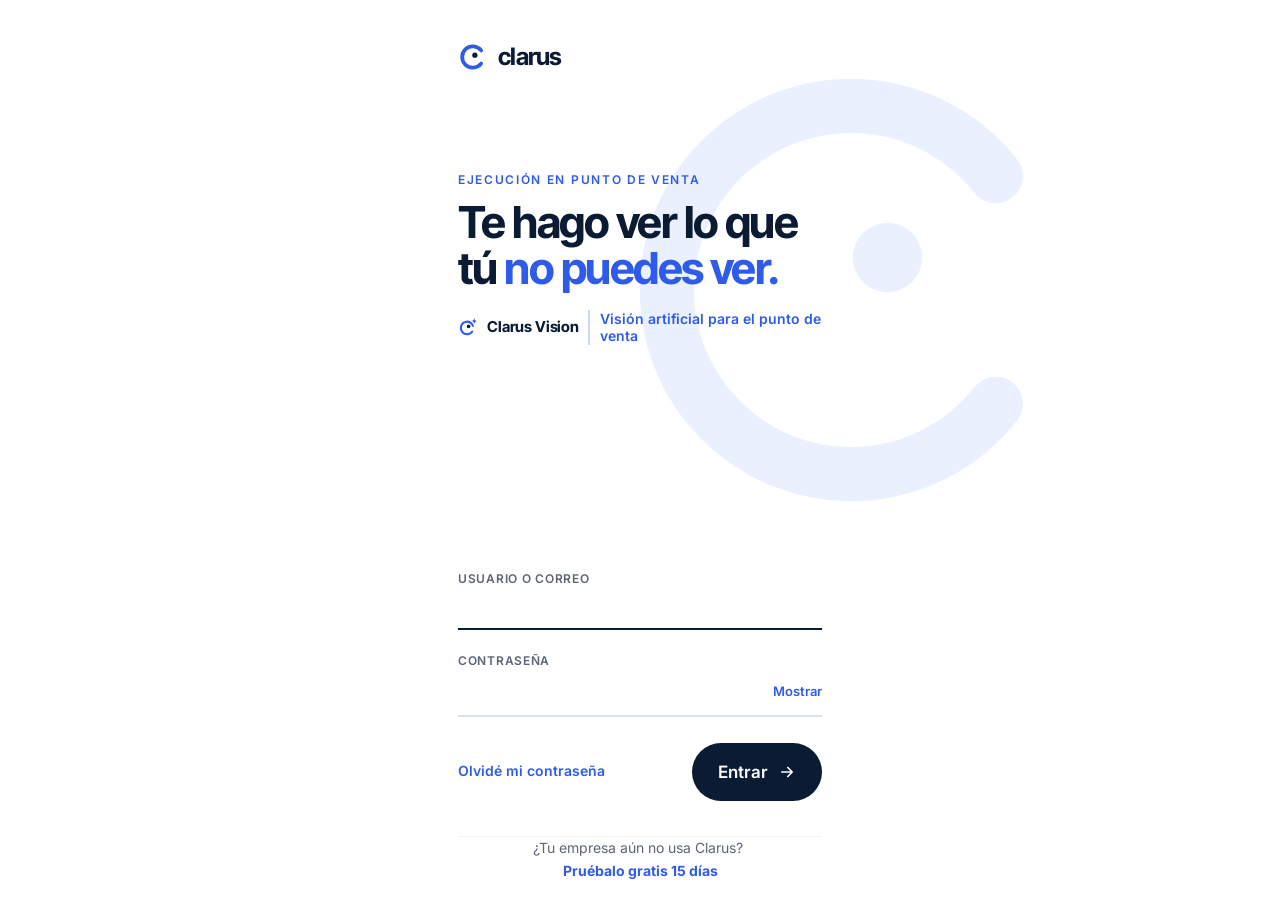
==== commit 5646d5ac: "v0.14.41: Ficha de visita para gerencia (horas, GPS, fotos ampliables, inventario bodega/exhibición," ====
--- a/app/index.html
+++ b/app/index.html
@@ -31,6 +31,7 @@
   <script src="js/catalogos.js"></script>
   <script src="js/planograma.js"></script>
   <script src="js/auditoria.js"></script>
+  <script src="js/ficha.js"></script>
   <script src="js/picking.js"></script>
   <script src="js/mensajes.js"></script>
   <script src="js/soporte.js"></script>
--- a/app/styles.css
+++ b/app/styles.css
@@ -473,6 +473,7 @@
 .pl-otra{background:radial-gradient(circle,#9AA6B8 1.2px,transparent 1.6px) 0 0/5px 5px,#EEF2F7!important;border:1px solid #C9D2DF}
 .aud-card{border:1.5px solid var(--borde)}.aud-card.pend{border-color:#F2B33D;background:#FFFBF2}
 .aud-cab{display:flex;align-items:center;gap:10px}
+.aud-fotos{margin:12px 0 10px;padding:12px;border-radius:12px;background:#F3F6FF;border:1px dashed #B9C8F5}
 .aud-pinceles{display:flex;gap:6px;flex-wrap:wrap;margin:8px 0}
 .aud-pin{display:flex;align-items:center;gap:8px;padding:9px 12px;border:1.5px solid var(--borde);border-radius:12px;background:#fff;font:inherit;font-size:14px;cursor:pointer}
 .aud-pin.on{border-color:var(--azul);background:var(--azul-cl);font-weight:600}
@@ -480,3 +481,162 @@
 .par-top{display:flex;align-items:baseline;gap:10px;flex-wrap:wrap}
 .par-pct{font-size:40px;font-weight:700;letter-spacing:-.03em;line-height:1}
 .par-flecha.sube{color:#1E9E62}.par-flecha.baja{color:#D63B4A}
+
+/* v0.14.20: escáner — vista previa con marco guía y asas en los lados */
+.cam-vista{flex:1;position:relative;min-height:0;display:flex}
+.cam-vista video{flex:1;width:100%;min-height:0;object-fit:contain;background:#000}
+.cam-vista{overflow:hidden}
+.cam-guia{position:absolute;inset:0;pointer-events:none}
+.cam-guia i{position:absolute;border:3px solid rgba(255,255,255,.95);border-radius:10px;box-shadow:0 0 0 9999px rgba(0,0,0,.38)}
+.cam-guia span{position:absolute;left:0;right:0;text-align:center;color:#fff;font-size:14px;font-weight:600;text-shadow:0 1px 3px rgba(0,0,0,.7)}
+.handle.lado{width:30px;height:30px;margin:-15px 0 0 -15px;background:rgba(255,255,255,.92);border-color:#2F5BEA}
+.full{-webkit-user-select:none;user-select:none;-webkit-touch-callout:none}
+
+/* v0.14.23: etiquetas que no se salen de la pantalla */
+.nm-estado{display:flex;align-items:center;gap:8px;flex-wrap:wrap}
+.inv .pill{white-space:normal;line-height:1.35;max-width:100%}
+.card,.inv{min-width:0;overflow-wrap:break-word}
+
+/* v0.14.27: fotos por mueble y borrar foto */
+.foto-ic{display:inline-flex;color:var(--azul);margin-right:10px}
+.thumb-b{position:relative;display:inline-block}
+.thumb-x{position:absolute;top:-8px;right:-8px;width:28px;height:28px;border-radius:50%;border:2px solid #fff;background:#D63B4A;color:#fff;font-size:13px;font-weight:700;line-height:1;display:grid;place-items:center;cursor:pointer;box-shadow:0 2px 6px rgba(0,0,0,.2)}
+
+/* v0.14.29: tablas legibles en celular. Los títulos no se parten letra por letra; la tabla se desliza de lado y la primera columna queda fija. */
+table.t th,.asis th{white-space:nowrap}
+table.t td{overflow-wrap:normal}
+.scroll-x{-webkit-overflow-scrolling:touch}
+.scroll-x>table.t th:first-child,.scroll-x>table.t td:first-child{position:sticky;left:0;background:#fff;z-index:1;box-shadow:-18px 0 0 #fff;min-width:112px;max-width:46vw;white-space:normal}
+table.perm td:first-child{min-width:200px}
+@media (max-width:759px){table.t{font-size:13.5px}table.t th,table.t td{padding-left:8px;padding-right:8px}}
+
+/* Clarus Vision: sello de la tecnología de visión artificial (sin marco; la línea va en el azul de la marca) */
+.cv-sello{display:inline-flex;align-items:center;gap:9px;align-self:flex-start;max-width:100%;font-size:14px;line-height:1.25}
+.cv-sello svg{flex:none}
+.cv-sello b{font-family:var(--font-t);font-weight:700;font-size:15px;letter-spacing:-.01em;color:#0B1B33;white-space:nowrap}
+.cv-sello i{font-style:normal;font-weight:600;color:var(--azul);padding-left:10px;border-left:2px solid var(--azul-med)}
+.foco-lema .cv-sello{margin-top:6px}
+
+/* v0.14.32: en tarjetas que se deslizan, la tabla ocupa todo el ancho de la tarjeta (sin margen a los lados) y la columna fija se pega al borde:
+   así no queda ninguna franja por donde se asome el dato de atrás. */
+.card.scroll-x:not([style*="padding:0"])>table.t{margin-left:-16px;margin-right:-16px;width:calc(100% + 32px)}
+.card.scroll-x:not([style*="padding:0"])>table.t th:first-child,.card.scroll-x:not([style*="padding:0"])>table.t td:first-child{left:-16px;padding-left:20px;box-shadow:none}
+.card.scroll-x:not([style*="padding:0"])>table.t th:last-child,.card.scroll-x:not([style*="padding:0"])>table.t td:last-child{padding-right:20px}
+
+/* v0.14.33: reportes en celular en un cuadro de 5 filas que se desliza con el dedo (clase lim5, ver LIM5 en util.js) */
+.lim5-on{overflow-y:auto;-webkit-overflow-scrolling:touch;overscroll-behavior-y:auto}
+.list.lim5-on{-webkit-mask-image:linear-gradient(#000 calc(100% - 30px),transparent);mask-image:linear-gradient(#000 calc(100% - 30px),transparent)}
+.list.lim5-on.lim5-fin{-webkit-mask-image:none;mask-image:none}
+.lim5-on>table.t th{position:sticky;top:0;background:#fff;z-index:2}
+.lim5-on>table.t th:first-child{z-index:3}
+.card.scroll-x.lim5-on{padding-top:0;padding-bottom:0;margin-bottom:6px}
+.card.scroll-x.lim5-on>table.t th{padding-top:18px}
+.lim5-n{font-size:12px;color:var(--gris);margin:6px 2px 12px}
+.card>.lim5-n{margin-bottom:0}
+.lim5-n b{color:var(--tinta);font-weight:600}
+
+/* v0.14.34: filas de reporte delgadas y parejas. El nombre va en una sola línea (si no cabe, termina en …) y los datos no se parten. */
+.scroll-x>table.t th:first-child,.scroll-x>table.t td:first-child{white-space:nowrap;overflow:hidden;text-overflow:ellipsis}
+.scroll-x>table.t td{white-space:nowrap;vertical-align:middle}
+.scroll-x>table.t td .pill{vertical-align:middle}
+table.perm td:first-child,.scroll-x>table.t.perm td:first-child{white-space:normal;overflow:visible}
+/* Inicio de sesión: Chrome pintaba un rectángulo de color al autocompletar usuario y contraseña. Se deja transparente. */
+.foco-campo input:-webkit-autofill,.foco-campo input:-webkit-autofill:hover,.foco-campo input:-webkit-autofill:focus,.foco-campo input:-webkit-autofill:active{
+  -webkit-text-fill-color:#0B1B33;caret-color:#0B1B33;transition:background-color 600000s 0s,color 600000s 0s;-webkit-box-shadow:0 0 0 1000px transparent inset;box-shadow:0 0 0 1000px transparent inset;background-clip:text}
+.foco-campo input:autofill{background-clip:text}
+
+/* v0.14.35: el mapa no se monta sobre el menú de abajo ni sobre el botón de soporte (Leaflet usa capas muy altas; se encierran en su propia capa) */
+.mapa-mapa,.leaflet-container{position:relative;z-index:0;isolation:isolate}
+/* Cuadros de 5 filas en tablas: la fila cortada se desvanece, igual que en las listas */
+.lim5-on:not(.list)::after{content:"";display:block;position:sticky;left:0;bottom:0;height:34px;margin-top:-34px;z-index:4;pointer-events:none;background:linear-gradient(rgba(255,255,255,0),#fff 85%)}
+.card.scroll-x.lim5-on::after{left:-16px;width:calc(100% + 32px);margin-left:-16px}
+.lim5-on.lim5-fin::after{display:none}
+
+/* v0.14.36 · pulido general (tanda 1) */
+/* Encabezados parejos: línea pequeña + título en todas las pantallas; el botón del encabezado no se parte */
+.top>div:first-child{min-width:0}
+.top .btn{white-space:nowrap;flex:none}
+/* Espacios entre bloques: 12 px (16 px bajo el encabezado) */
+.steps{margin-bottom:12px}
+.kpis{margin-bottom:12px}
+/* Botones fáciles de tocar: mínimo 40 px de alto */
+.btn.sm{min-height:40px}
+.x-btn{flex:none;width:40px;height:40px;margin:-8px -8px -8px 0;border:0;background:none;color:inherit;opacity:.6;font-size:15px;cursor:pointer;border-radius:10px}
+.aviso-x{display:flex;align-items:flex-start;gap:8px}
+/* Tarjetas de lista: el estado va debajo del texto, así el nombre no se corta y todas quedan de la misma altura */
+.item-pie{display:flex;flex-wrap:wrap;align-items:center;gap:6px;margin-top:6px}
+.item .grow>.small.muted{overflow-wrap:break-word}
+
+/* v0.14.37 · pulido (tanda 2) */
+/* Resumen en celular: pestañas Ventas · Visitas · Inventario · Espacio */
+.rtabs{display:grid;grid-template-columns:repeat(4,1fr);gap:4px;background:#E9EDF5;border-radius:14px;padding:4px;margin:0 0 12px;position:sticky;top:62px;z-index:5}
+.rtabs button{position:relative;border:0;background:none;border-radius:10px;min-height:40px;font:600 13px var(--font);color:var(--gris);cursor:pointer;padding:0 2px}
+.rtabs button.on{background:#fff;color:var(--azul-osc);box-shadow:0 1px 3px rgba(20,40,90,.14)}
+.rtabs .dot-n{position:absolute;top:6px;right:6px;width:8px;height:8px}
+[data-rt][hidden]{display:none!important}
+/* Agenda: cada vendedora se abre y se cierra con un toque */
+details.acord>summary{list-style:none;cursor:pointer;margin:0}
+details.acord>summary::-webkit-details-marker{display:none}
+.acord-f{display:grid;place-items:center;width:32px;height:32px;border-radius:10px;color:var(--gris);transform:rotate(-90deg);transition:transform .15s;flex:none}
+details.acord[open] .acord-f{transform:rotate(90deg)}
+details.acord>summary .grow{flex:1;min-width:0}
+
+/* Asistencia: un cuadro por día con el número de visitas (verde cumplió · ámbar parcial · rojo falta · F feriado) */
+.asis{border-spacing:4px}
+.asis th{min-width:38px;padding-bottom:2px}
+.asi{display:inline-grid;place-items:center;grid-auto-flow:column;gap:1px;width:38px;height:34px;border-radius:10px;font:700 13px var(--font);vertical-align:middle;box-sizing:border-box}
+.asi i{font-style:normal;font-weight:600;font-size:11px;opacity:.85}
+.asi.ok{background:#DCE6FD;color:var(--azul-osc)}
+.asi.parcial{background:#FDEBCB;color:var(--durazno-t)}
+.asi.falta{background:var(--rosa);color:var(--rosa-t)}
+.asi.libre{background:#EEF1F5;color:#8A93A3;font-weight:600}
+.asi.hoy{border:2px solid var(--azul);background:#fff;color:var(--azul)}
+.asi.es-hoy{box-shadow:0 0 0 2px var(--azul)}
+.asi.fut{border:1px dashed #D3D9E2;background:#fff;color:#B4BCC9;font-weight:500}
+.asis .asi-n{padding-right:12px;font-size:13.5px}
+.asi-ley{display:flex;flex-wrap:wrap;gap:8px 14px;margin-top:12px}
+.asi-ley .asi{width:18px;height:18px;border-radius:5px;font-size:10px;margin-right:4px}
+.asi.hoy.es-hoy{box-shadow:none}
+
+/* v0.14.40: alerta de inventario. El motivo va con las demás etiquetas y, si es largo, baja de línea en vez de salirse de la pantalla */
+.al-m{white-space:normal;border-radius:12px;max-width:100%;text-align:left;line-height:1.3;padding-top:4px;padding-bottom:4px}
+.pill{max-width:100%}
+@media (max-width:700px){.al-t b{white-space:normal}}
+
+/* v0.14.41 · Ficha de visita */
+.fv-link{cursor:pointer}
+.modal.fv .sheet{max-width:640px;max-height:94vh;padding-top:16px}
+.fv-cab{display:flex;align-items:flex-start;gap:10px;margin-bottom:8px}
+.fv-cab h2{margin:2px 0 0;line-height:1.15}
+.fv-kpis{display:grid;grid-template-columns:repeat(3,1fr);gap:8px;margin-bottom:16px}
+.fv-kpis>div{background:var(--fondo,#F6F8FC);border:1px solid var(--borde);border-radius:14px;padding:10px 12px;display:flex;flex-direction:column;gap:2px;min-width:0}
+.fv-kpis b{font:700 17px var(--font-t);letter-spacing:-.01em;white-space:nowrap}
+.fv-kpis span{font-size:12px;color:var(--gris)}
+.fv-sec{margin-bottom:18px}
+.fv-sec h3{margin:0 0 8px;font-size:15px;display:flex;align-items:center;gap:6px}
+.fv-sec h3 .muted{font-weight:500}
+.fv-op{display:flex;flex-direction:column;gap:6px}
+.fv-o{display:flex;gap:8px;align-items:flex-start;padding:9px 12px;border-radius:12px;font-size:13.5px;line-height:1.35}
+.fv-o svg{flex:none;margin-top:1px}
+.fv-o.rosa{background:var(--rosa);color:var(--rosa-t)}
+.fv-o.durazno{background:#FDEBCB;color:var(--durazno-t)}
+.fv-o.menta{background:var(--menta);color:var(--menta-t)}
+.fv-g{margin-bottom:10px}
+.fv-fotos{display:grid;grid-template-columns:repeat(auto-fill,minmax(96px,1fr));gap:8px;margin-top:6px}
+.fv-f{aspect-ratio:1;border:0;padding:0;border-radius:12px;overflow:hidden;background:#EEF1F5;cursor:zoom-in;display:grid;place-items:center;font-size:12px;color:var(--gris)}
+.fv-f img{width:100%;height:100%;object-fit:cover;display:block}
+.fv-t{width:100%;border-collapse:collapse;font-size:14px}
+.fv-t th{text-align:left;font-weight:500;color:var(--gris);font-size:12px;padding:4px 8px 6px 0;white-space:nowrap}
+.fv-t td{padding:8px 8px 8px 0;border-top:1px solid var(--borde);vertical-align:middle}
+.fv-t th:not(:first-child),.fv-t td:not(:first-child){text-align:right;padding-right:0;padding-left:8px;white-space:nowrap}
+.fv-visor{position:fixed;inset:0;z-index:60;background:rgba(8,14,28,.94);display:grid;place-items:center;cursor:zoom-out}
+.fv-visor img{max-width:100%;max-height:100%;object-fit:contain}
+.fv-visor .fv-pie{position:absolute;left:0;right:0;bottom:calc(14px + env(safe-area-inset-bottom));text-align:center;color:#fff;font-size:13px}
+.fv-visor .x-btn{position:absolute;top:calc(10px + env(safe-area-inset-top));right:10px;color:#fff;opacity:1;margin:0;font-size:20px}
+.fv-fotos{grid-template-columns:repeat(3,1fr);margin-top:0}
+@media (min-width:700px){.fv-fotos{grid-template-columns:repeat(4,1fr)}}
+.fv-fig{margin:0;min-width:0}
+.fv-fig .fv-f{width:100%}
+.fv-fig figcaption{font-size:12px;line-height:1.25;margin-top:5px;color:var(--tinta);overflow-wrap:break-word}
+.fv-fig figcaption span{display:block;color:var(--gris);font-size:11px}
+.fv-kpis b{font-size:15px}
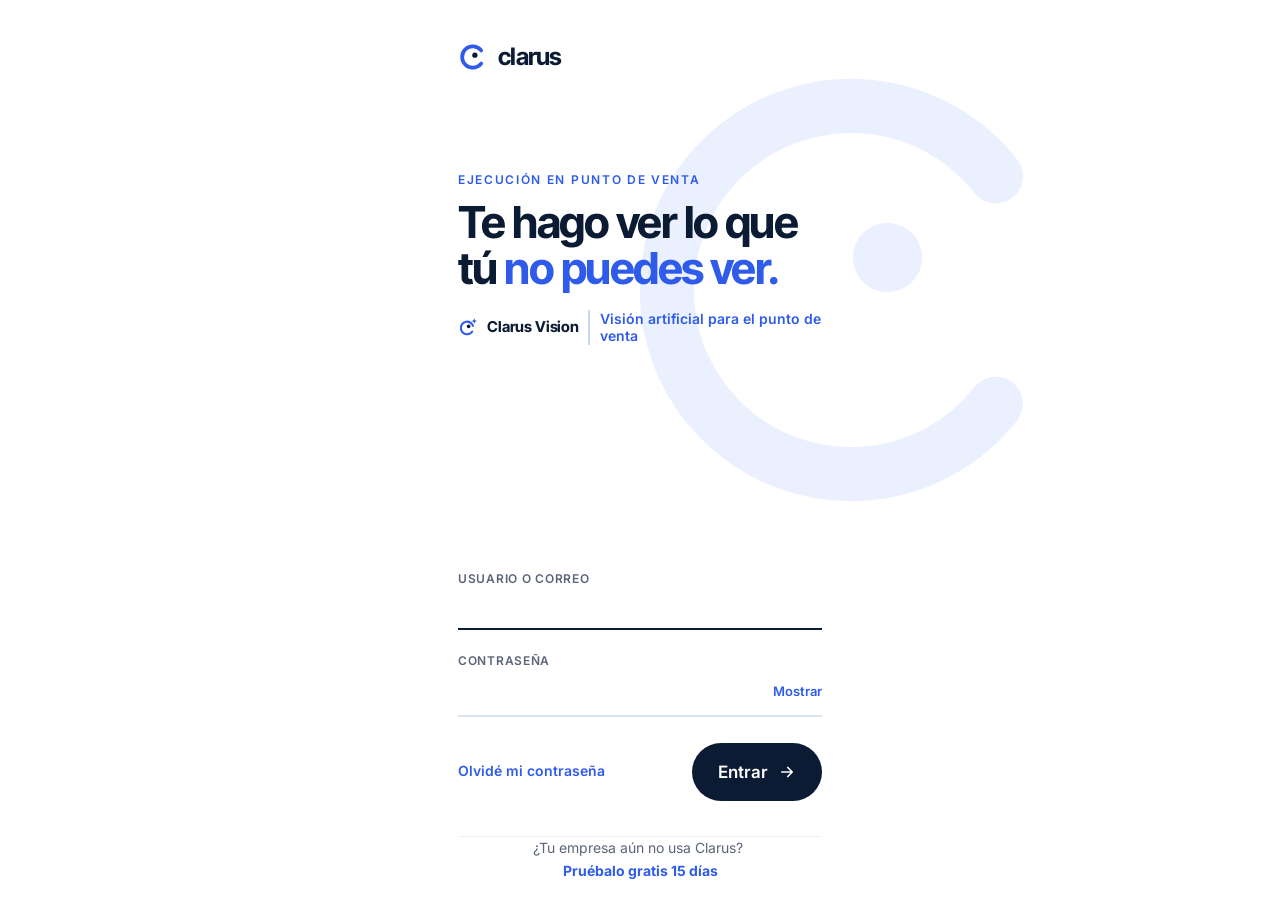
==== commit eb6a3e0b: "v0.14.55: cierre del día por vendedora (tarjeta con indicadores, áreas de oportunidad, tiendas y vis" ====
--- a/app/index.html
+++ b/app/index.html
@@ -32,6 +32,7 @@
   <script src="js/planograma.js"></script>
   <script src="js/auditoria.js"></script>
   <script src="js/ficha.js"></script>
+  <script src="js/cierre.js"></script>
   <script src="js/picking.js"></script>
   <script src="js/mensajes.js"></script>
   <script src="js/soporte.js"></script>
--- a/app/styles.css
+++ b/app/styles.css
@@ -625,12 +625,22 @@
 .fv-fotos{display:grid;grid-template-columns:repeat(auto-fill,minmax(96px,1fr));gap:8px;margin-top:6px}
 .fv-f{aspect-ratio:1;border:0;padding:0;border-radius:12px;overflow:hidden;background:#EEF1F5;cursor:zoom-in;display:grid;place-items:center;font-size:12px;color:var(--gris)}
 .fv-f img{width:100%;height:100%;object-fit:cover;display:block}
-.fv-t{width:100%;border-collapse:collapse;font-size:14px}
+.fv-t{width:100%;border-collapse:collapse;font-size:14.5px;table-layout:fixed}
 .fv-t th{text-align:left;font-weight:500;color:var(--gris);font-size:12px;padding:4px 8px 6px 0;white-space:nowrap}
-.fv-t td{padding:8px 8px 8px 0;border-top:1px solid var(--borde);vertical-align:middle}
+.fv-t td{height:56px;padding:4px 8px 4px 0;border-top:1px solid var(--borde);vertical-align:middle;font-weight:400;line-height:1.25}
+.fv-t th:first-child,.fv-t td:first-child{width:42%}
+.fv-t td:first-child{font-weight:600;overflow-wrap:break-word}
+.fv-t td:first-child b{font-weight:600}
+.fv-t td:last-child{font-weight:700}
+.fv-t td .tiny{font-weight:400;line-height:1.2;margin-top:1px}
 .fv-t th:not(:first-child),.fv-t td:not(:first-child){text-align:right;padding-right:0;padding-left:8px;white-space:nowrap}
-.fv-visor{position:fixed;inset:0;z-index:60;background:rgba(8,14,28,.94);display:grid;place-items:center;cursor:zoom-out}
-.fv-visor img{max-width:100%;max-height:100%;object-fit:contain}
+.fv-visor{position:fixed;inset:0;z-index:60;background:rgba(8,14,28,.94);display:flex;align-items:center;justify-content:center;cursor:zoom-out;overflow:hidden}
+.fv-visor img{display:block;width:auto;height:auto;max-width:100vw;max-height:calc(100vh - 56px);max-height:calc(100dvh - 56px);object-fit:contain;cursor:zoom-in;margin-bottom:40px}
+.fv-visor.zoom{overflow:auto;align-items:flex-start;justify-content:flex-start;-webkit-overflow-scrolling:touch}
+.fv-visor.zoom img{max-width:none;max-height:none;width:220vw;margin:0;cursor:zoom-out}
+@media(min-width:900px){.fv-visor.zoom img{width:auto;height:220vh}}
+.fv-visor.zoom .fv-pie{display:none}
+.fv-visor .x-btn{position:fixed!important}
 .fv-visor .fv-pie{position:absolute;left:0;right:0;bottom:calc(14px + env(safe-area-inset-bottom));text-align:center;color:#fff;font-size:13px}
 .fv-visor .x-btn{position:absolute;top:calc(10px + env(safe-area-inset-top));right:10px;color:#fff;opacity:1;margin:0;font-size:20px}
 .fv-fotos{grid-template-columns:repeat(3,1fr);margin-top:0}
@@ -640,3 +650,52 @@
 .fv-fig figcaption{font-size:12px;line-height:1.25;margin-top:5px;color:var(--tinta);overflow-wrap:break-word}
 .fv-fig figcaption span{display:block;color:var(--gris);font-size:11px}
 .fv-kpis b{font-size:15px}
+
+/* v0.14.44: Permisos agrupados (Ejecución · Consulta · Acciones · Configuración) */
+table.perm tr.perm-g td{background:var(--azul-cl);color:var(--azul-osc);font:700 12px var(--font);letter-spacing:.06em;text-transform:uppercase;padding:8px 12px;position:sticky;left:0}
+table.perm th{white-space:normal;text-align:center;font-size:12px;min-width:92px}
+
+/* v0.14.46: las pestañas del Resumen quedan fijas con un fondo que tapa la franja entre el encabezado y las pestañas (antes se asomaba lo de atrás) */
+.rtabs{isolation:isolate;background:none}
+.rtabs::before{content:"";position:absolute;left:-16px;right:-16px;top:-16px;bottom:-8px;background:var(--fondo);z-index:-2}
+.rtabs::after{content:"";position:absolute;inset:0;background:#E9EDF5;border-radius:14px;z-index:-1}
+/* Ruta: enlace para justificar una tienda que no se va a visitar */
+.nov-l{font-size:12.5px;color:var(--gris);margin-top:6px;line-height:1.35}
+.nov-l a{color:var(--azul-osc);font-weight:600;text-decoration:underline;text-underline-offset:3px;cursor:pointer;display:inline-block;padding:4px 0}
+/* Categorías de producto en inventario y pedido: un selector que despliega la lista (sirve igual con 3 que con 15) */
+.inv[hidden],.cs-op[hidden],.cat-sel[hidden],.empty[hidden],.btn[hidden]{display:none!important}
+.cat-sel{width:100%;display:flex;align-items:center;gap:10px;background:#fff;border:1.5px solid var(--azul);border-radius:14px;min-height:60px;padding:8px 14px;margin:0 0 8px;text-align:left;font:inherit;color:var(--tinta);cursor:pointer}
+.cat-sel .cs-t{flex:1;min-width:0;display:flex;flex-direction:column;gap:2px}
+.cat-sel .cs-l{font-size:11.5px;font-weight:600;color:var(--gris)}
+.cat-sel b{font:700 17px var(--font-t,var(--font));overflow:hidden;text-overflow:ellipsis;white-space:nowrap}
+.cat-sel .cs-a{font-size:13px;font-weight:600;background:var(--azul-cl);color:var(--azul-osc);border-radius:999px;padding:4px 10px;white-space:nowrap}
+.cat-sel svg{color:var(--azul);flex:none;transform:rotate(-90deg)}
+.cat-av{display:flex;align-items:center;gap:10px;margin:0 0 10px}
+.cat-bar{flex:1;height:6px;background:var(--borde);border-radius:999px;overflow:hidden;display:block}
+.cat-bar i{display:block;height:100%;background:var(--azul);border-radius:999px;transition:width .2s}
+.cs-op{width:100%;display:flex;align-items:center;justify-content:space-between;gap:10px;background:#fff;border:1px solid var(--borde);border-radius:12px;min-height:52px;padding:6px 14px;font:600 15px var(--font);color:var(--tinta);text-align:left;cursor:pointer}
+.cs-op .cs-oa{font-size:13px;color:var(--gris);white-space:nowrap}
+.cs-op.ok .cs-oa{color:#0F7A4F}
+.cs-op.on{background:var(--azul-cl);border-color:var(--azul)}
+.cs-op.on .cs-oa{color:var(--azul-osc)}
+.seg{display:grid;grid-template-columns:1fr 1fr;gap:4px;background:#E9EDF5;border-radius:14px;padding:4px;margin:0 0 10px}
+.seg button{border:0;background:none;border-radius:10px;min-height:44px;font:600 14px var(--font);color:var(--gris);cursor:pointer}
+.seg button.on{background:#fff;color:var(--azul-osc);box-shadow:0 1px 3px rgba(20,40,90,.14)}
+.just-lk{border:0;background:none;color:var(--azul-osc);font:600 12.5px var(--font);text-decoration:underline;text-underline-offset:3px;cursor:pointer;padding:8px 0 4px;display:inline-block}
+/* Ficha de visita: botón para compartirla como imagen */
+.fv-comp{display:inline-flex;align-items:center;gap:6px;flex:none;white-space:nowrap}
+.fv-comp[disabled]{opacity:.55}
+/* Vencimiento dentro de la tarjeta de inventario */
+.venc:empty{display:none}
+.venc{border-top:1px solid var(--borde);margin-top:10px;padding-top:10px}
+.venc-t{display:flex;align-items:center;gap:6px;font-size:12.5px;font-weight:600;color:var(--gris);margin-bottom:8px}
+.venc-f{display:flex;align-items:center;justify-content:space-between;gap:10px;flex-wrap:wrap}
+.venc-f>div:first-child{display:flex;flex-direction:column;min-width:0}
+.venc-f b{font:700 16px var(--font-t)}
+.venc-b{display:flex;gap:6px}
+.venc-r{color:var(--rosa-t)}
+.venc-lk{border:0;background:none;color:var(--azul-osc);font:600 13px var(--font);text-decoration:underline;text-underline-offset:3px;cursor:pointer;padding:10px 0;min-height:44px}
+.venc-al{background:var(--rosa);border-radius:12px;padding:10px 12px;margin-top:8px;display:flex;flex-direction:column;gap:8px;font-size:13.5px}
+.venc-al .in{background:#fff}
+.venc-dma{display:grid;grid-template-columns:1fr 1fr 1.4fr;gap:8px}
+.venc-dma .in{font:700 18px var(--font-t);text-align:center}
